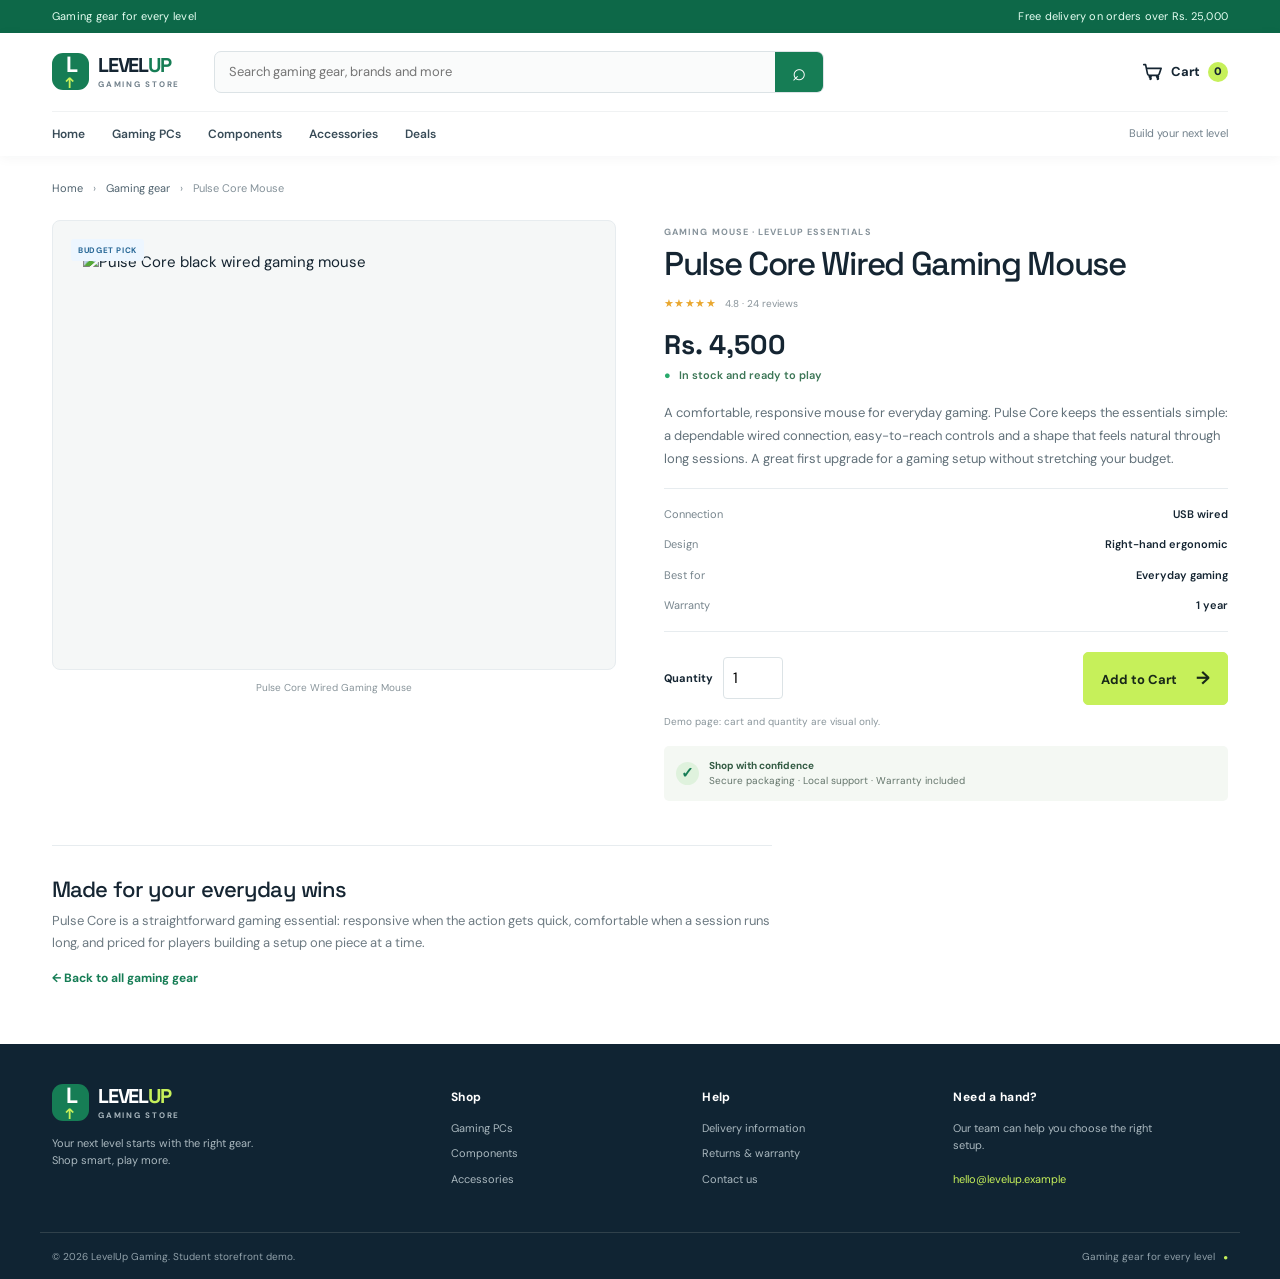
==== Assignment-2/product.html @ 85df0d68 "Add files via upload" ====
<!doctype html>
<html lang="en">
<head>
  <meta charset="utf-8">
  <meta name="viewport" content="width=device-width, initial-scale=1">
  <meta name="description" content="Pulse Core wired gaming mouse: a comfortable, responsive entry-level gaming mouse.">
  <title>Pulse Core Gaming Mouse | LevelUp Gaming</title>
  <link href="https://cdn.jsdelivr.net/npm/bootstrap@5.3.3/dist/css/bootstrap.min.css" rel="stylesheet">
  <link rel="stylesheet" href="styles.css">
</head>
<body>
  <div class="top-strip"><div class="container d-flex justify-content-between"><span>Gaming gear for every level</span><span>Free delivery on orders over Rs. 25,000</span></div></div>
  <header class="site-header"><div class="container"><div class="brand-row"><a class="brand" href="index.html" aria-label="LevelUp Gaming home"><span class="brand-mark">L<span>↑</span></span><span>LEVEL<span class="brand-accent">UP</span><small>GAMING STORE</small></span></a><form class="search-bar" role="search" action="#"><label class="visually-hidden" for="search">Search products</label><input id="search" type="search" placeholder="Search gaming gear, brands and more"><button aria-label="Search" type="submit">⌕</button></form><a class="cart-link" href="#cart" aria-label="Shopping cart"><svg viewBox="0 0 24 24" aria-hidden="true"><path d="M3 4h2l2.1 10.1a2 2 0 0 0 2 1.6h8.8a2 2 0 0 0 1.9-1.4L22 8H6M10 20a1 1 0 1 0 0-2 1 1 0 0 0 0-2 1 1 0 0 0 0 2Zm8 0a1 1 0 1 0 0-2 1 1 0 0 0 0-2 1 1 0 0 0 0 2Z"/></svg><span>Cart</span><b>0</b></a></div><nav class="navbar site-nav" aria-label="Main navigation"><ul class="navbar-nav flex-row flex-wrap"><li class="nav-item"><a class="nav-link" href="index.html">Home</a></li><li class="nav-item"><a class="nav-link" href="index.html#products">Gaming PCs</a></li><li class="nav-item"><a class="nav-link" href="index.html#products">Components</a></li><li class="nav-item"><a class="nav-link" href="index.html#products">Accessories</a></li><li class="nav-item"><a class="nav-link" href="index.html#deals">Deals</a></li></ul><span class="nav-note">Build your next level</span></nav></div></header>
  <main class="container product-page">
    <nav class="breadcrumbs" aria-label="Breadcrumb"><a href="index.html">Home</a><span>›</span><a href="index.html#products">Gaming gear</a><span>›</span><span>Pulse Core Mouse</span></nav>
    <div class="row g-4 g-lg-5 product-detail">
      <div class="col-12 col-md-6"><div class="detail-image"><span class="badge-tag budget">BUDGET PICK</span><img src="https://images.unsplash.com/photo-1615663245857-ac93bb7c39e7?auto=format&fit=crop&w=1100&q=90" alt="Pulse Core black wired gaming mouse"></div><div class="detail-caption">Pulse Core Wired Gaming Mouse</div></div>
      <div class="col-12 col-md-6"><div class="product-description"><p class="product-category">GAMING MOUSE · LEVELUP ESSENTIALS</p><h1>Pulse Core Wired Gaming Mouse</h1><div class="rating">★★★★★ <span>4.8 · 24 reviews</span></div><p class="detail-price">Rs. 4,500</p><p class="availability"><span>●</span> In stock and ready to play</p><p class="description-copy">A comfortable, responsive mouse for everyday gaming. Pulse Core keeps the essentials simple: a dependable wired connection, easy-to-reach controls and a shape that feels natural through long sessions. A great first upgrade for a gaming setup without stretching your budget.</p><div class="spec-list"><div><span>Connection</span><b>USB wired</b></div><div><span>Design</span><b>Right-hand ergonomic</b></div><div><span>Best for</span><b>Everyday gaming</b></div><div><span>Warranty</span><b>1 year</b></div></div><div class="purchase-row"><label for="quantity">Quantity</label><input id="quantity" type="number" value="1" min="1" max="10"><button class="btn btn-lime" type="button">Add to Cart <span aria-hidden="true">→</span></button></div><p class="demo-note">Demo page: cart and quantity are visual only.</p><div class="service-note"><span>✓</span><p><b>Shop with confidence</b><br>Secure packaging · Local support · Warranty included</p></div></div></div>
    </div>
    <section class="product-extra"><h2>Made for your everyday wins</h2><p>Pulse Core is a straightforward gaming essential: responsive when the action gets quick, comfortable when a session runs long, and priced for players building a setup one piece at a time.</p><a class="text-link" href="index.html#products">← Back to all gaming gear</a></section>
  </main>
  <footer class="site-footer"><div class="container footer-main"><div class="footer-brand"><a class="brand" href="index.html"><span class="brand-mark">L<span>↑</span></span><span>LEVEL<span class="brand-accent">UP</span><small>GAMING STORE</small></span></a><p>Your next level starts with the right gear. Shop smart, play more.</p></div><div><h2>Shop</h2><a href="index.html#products">Gaming PCs</a><a href="index.html#products">Components</a><a href="index.html#products">Accessories</a></div><div><h2>Help</h2><a href="#">Delivery information</a><a href="#">Returns & warranty</a><a href="#">Contact us</a></div><div class="footer-contact"><h2>Need a hand?</h2><p>Our team can help you choose the right setup.</p><a href="mailto:hello@levelup.example">hello@levelup.example</a></div></div><div class="container footer-bottom"><span>© 2026 LevelUp Gaming. Student storefront demo.</span><span>Gaming gear for every level <b>●</b></span></div></footer>
</body>
</html>
---- Assignment-2/styles.css ----
@import url('https://fonts.googleapis.com/css2?family=DM+Sans:wght@400;500;600;700&family=Space+Grotesk:wght@500;600;700&display=swap');
:root{--ink:#152532;--navy:#102433;--green:#167d55;--green-dark:#0d6644;--lime:#c6f05a;--muted:#71808b;--line:#e7ecef;--paper:#f7f9f8;--white:#fff;--font-body:'DM Sans',Arial,sans-serif;--font-head:'Space Grotesk',Arial,sans-serif}*{box-sizing:border-box}body{margin:0;color:var(--ink);font-family:var(--font-body);font-size:15px;background:#fff}a{color:inherit;text-decoration:none}.container{max-width:1200px}.top-strip{background:#0d6848;color:#e7fff3;font-size:11px;letter-spacing:.02em;padding:8px 0}.top-strip .container{gap:12px}.site-header{background:#fff;box-shadow:0 2px 12px #1024330b;position:relative;z-index:2}.brand-row{height:78px;display:flex;align-items:center;gap:34px}.brand{display:flex;align-items:center;gap:9px;font-family:var(--font-head);font-size:20px;line-height:1;font-weight:700;letter-spacing:-.06em;white-space:nowrap}.brand small{display:block;margin-top:5px;font-family:var(--font-body);font-size:8px;letter-spacing:.22em;color:#71808b}.brand-accent{color:var(--green)}.brand-mark{width:37px;height:37px;border-radius:11px;background:var(--green);color:#fff;display:grid;place-items:center;font-size:22px;letter-spacing:-.1em}.brand-mark span{color:var(--lime);font-size:15px;margin-left:-5px}.search-bar{height:42px;display:flex;flex:1;max-width:610px;border:1px solid #dce3e6;border-radius:7px;overflow:hidden;background:#fafbfb}.search-bar input{min-width:0;flex:1;border:0;outline:0;background:transparent;padding:0 14px;font:inherit;font-size:13px}.search-bar button{width:48px;border:0;background:var(--green);color:white;font-size:24px;line-height:1;cursor:pointer}.cart-link{margin-left:auto;display:flex;align-items:center;gap:8px;font-weight:700;font-size:13px}.cart-link svg{width:22px;height:22px;fill:none;stroke:var(--ink);stroke-width:1.8;stroke-linecap:round;stroke-linejoin:round}.cart-link b{width:20px;height:20px;border-radius:50%;display:grid;place-items:center;background:var(--lime);font-size:11px}.site-nav{padding:0;border-top:1px solid #f0f2f3;min-height:45px;display:flex;justify-content:space-between;align-items:center}.site-nav .navbar-nav{gap:27px}.site-nav .nav-link{font-weight:600;font-size:12px;padding:13px 0;color:#384b57}.site-nav .nav-link:hover,.site-nav .nav-link.active{color:var(--green)}.nav-note{font-size:11px;color:var(--muted)}.hero{background:var(--navy);color:white;overflow:hidden}.hero-inner{min-height:365px;display:flex;align-items:center;position:relative}.hero-copy{position:relative;z-index:1;width:52%;padding:48px 0}.eyebrow{font-size:10px;font-weight:700;letter-spacing:.17em;color:var(--green);margin:0 0 11px}.hero .eyebrow{color:var(--lime)}h1,h2,h3{font-family:var(--font-head);letter-spacing:-.04em}.hero h1{font-size:clamp(40px,5vw,61px);line-height:.99;margin:0 0 16px}.hero h1 span{color:var(--lime)}.hero-copy>p:not(.eyebrow){max-width:440px;line-height:1.7;color:#c9d5db;margin-bottom:23px}.btn{font-family:var(--font-body);font-weight:700;border-radius:5px}.btn-lime{background:var(--lime);color:#182818;border:1px solid var(--lime);padding:12px 17px;font-size:13px}.btn-lime:hover{background:#d5ff79;border-color:#d5ff79;color:#182818}.btn-lime span{font-size:18px;margin-left:16px}.hero-proof{display:flex;gap:19px;margin-top:30px;font-size:10px;color:#d2dce1}.hero-proof span:first-letter{color:var(--lime)}.hero-art{position:absolute;width:48%;height:100%;right:0;top:0;overflow:hidden}.art-orbit{position:absolute;width:370px;height:370px;border:1px solid #c6f05a30;border-radius:50%;right:30px;top:5px;box-shadow:0 0 0 35px #c6f05a09,0 0 0 76px #c6f05a07}.screen{position:absolute;width:295px;height:190px;right:75px;top:58px;border:9px solid #1b2a35;border-bottom-width:15px;border-radius:11px;background:linear-gradient(140deg,#213e4d,#126a5c 48%,#d1ef64);box-shadow:0 15px 35px #0007;transform:perspective(600px) rotateY(-8deg)}.screen:after{content:'';position:absolute;width:92px;height:49px;bottom:-63px;left:90px;background:linear-gradient(90deg,#263b47,#455761,#263b47);clip-path:polygon(39% 0,61% 0,68% 79%,100% 89%,100% 100%,0 100%,0 89%,32% 79%)}.screen-glow{position:absolute;inset:0;background:radial-gradient(circle at 66% 44%,#c8f36b 0 4%,transparent 5%),radial-gradient(circle at 66% 44%,#a5ef69 0 18%,transparent 19%),linear-gradient(130deg,transparent 30%,#122f49 31% 44%,transparent 45%);opacity:.9}.screen-label{position:absolute;left:23px;top:38px;font:700 20px var(--font-head);letter-spacing:.12em;color:#efffb7;text-shadow:0 2px 12px #173d3c}.screen-label b{font-size:27px}.keyboard-art{position:absolute;width:260px;height:48px;right:100px;bottom:47px;border-radius:7px;background:repeating-linear-gradient(90deg,#182731 0 17px,#42515a 18px 19px),linear-gradient(#53646c,#17242b);transform:skew(-19deg) rotate(-7deg);box-shadow:0 13px 20px #0008;border:2px solid #55636a}.keyboard-art:after{content:'';position:absolute;inset:7px;background:repeating-linear-gradient(90deg,transparent 0 18px,#192730 19px 20px),repeating-linear-gradient(0deg,transparent 0 12px,#192730 13px 14px);border-bottom:2px solid #6ab797}.headset-art{position:absolute;width:88px;height:93px;left:58px;bottom:41px;border:12px solid #c3ef59;border-bottom-color:transparent;border-radius:50%;transform:rotate(-21deg);filter:drop-shadow(0 7px 8px #0008)}.headset-art:before,.headset-art:after{content:'';position:absolute;width:22px;height:38px;background:#233943;border:4px solid #c3ef59;border-radius:7px;top:45px}.headset-art:before{left:-13px}.headset-art:after{right:-13px}.headset-art i{position:absolute;width:30px;height:4px;background:#c3ef59;right:-28px;bottom:2px;transform:rotate(25deg)}.art-tag{position:absolute;right:20px;top:40px;color:var(--lime);font-size:9px;letter-spacing:.16em;font-weight:700;line-height:1.5}.category-band{border-bottom:1px solid var(--line);background:#fff}.category-list{display:flex;justify-content:space-between;align-items:center;min-height:73px;gap:15px}.category-list a{font-size:12px;font-weight:700;display:flex;align-items:center;gap:9px;color:#3d505b}.category-list a:hover{color:var(--green)}.category-list span{color:var(--green);font-size:19px}.products-section{padding-top:54px;padding-bottom:62px}.section-heading{display:flex;align-items:end;justify-content:space-between;margin-bottom:24px}.section-heading .eyebrow{margin-bottom:7px}.section-heading h2{font-size:30px;margin:0 0 7px}.section-subtitle{font-size:13px;color:var(--muted);margin:0}.text-link{font-size:12px;font-weight:700;color:var(--green);white-space:nowrap}.text-link span{font-size:17px;padding-left:8px}.product-card{height:100%;border:1px solid var(--line);border-radius:7px;background:white;overflow:hidden;transition:transform .2s,box-shadow .2s}.product-card:hover{transform:translateY(-3px);box-shadow:0 10px 24px #182d3814}.product-image{height:190px;position:relative;background:#f5f7f7;display:flex;align-items:center;justify-content:center;padding:18px;overflow:hidden}.product-image img{width:100%;height:100%;object-fit:contain;mix-blend-mode:multiply;transition:transform .3s}.product-card:hover .product-image img{transform:scale(1.04)}.badge-tag{position:absolute;top:12px;left:12px;z-index:1;background:#e8f6ee;color:#167d55;border-radius:3px;padding:5px 7px;font-size:8px;letter-spacing:.08em;font-weight:700}.badge-tag.budget{background:#edf6ff;color:#276796}.badge-tag.premium{background:#fff2d9;color:#92621a}.product-info{padding:14px 14px 15px}.product-category{color:#87939b;font-size:9px;font-weight:700;letter-spacing:.12em;margin:0 0 6px}.product-info h3{font-size:14px;line-height:1.35;letter-spacing:-.025em;margin:0 0 7px;min-height:38px}.product-info h3 a:hover{color:var(--green)}.rating{color:#e9a72f;font-size:11px;letter-spacing:.04em}.rating span{color:#88939a;letter-spacing:0;margin-left:5px;font-size:10px}.price{font-size:16px;font-weight:700;margin:9px 0 12px}.btn-card{display:block;background:#fff;border:1px solid var(--green);color:var(--green);font-size:11px;padding:9px 10px;text-align:center}.btn-card:hover{background:var(--green);color:white}.deal-strip{background:#f3f7ef;border-top:1px solid #e8efdf;border-bottom:1px solid #e8efdf}.deal-inner{min-height:180px;display:flex;justify-content:space-between;align-items:center;gap:25px}.deal-inner h2{font-size:26px;margin:0 0 7px}.deal-inner p:not(.eyebrow){font-size:13px;color:var(--muted);margin:0}.site-footer{background:#102433;color:#dce5e9}.footer-main{display:grid;grid-template-columns:1.7fr 1fr 1fr 1.3fr;gap:40px;padding-top:40px;padding-bottom:36px}.site-footer .brand{color:#fff}.site-footer .brand small{color:#a8b6bd}.site-footer .brand-accent{color:var(--lime)}.site-footer .brand-mark{background:#167d55}.footer-brand p,.footer-contact p{color:#aab8bf;font-size:11px;line-height:1.6;max-width:220px;margin-top:14px}.footer-main h2{font:700 12px var(--font-body);color:#fff;letter-spacing:.03em;margin:5px 0 15px}.footer-main>div:not(.footer-brand) a{display:block;color:#aab8bf;font-size:11px;margin:9px 0}.footer-main a:hover{color:var(--lime)}.footer-contact a{color:var(--lime)!important}.footer-bottom{border-top:1px solid #30414b;min-height:47px;display:flex;justify-content:space-between;align-items:center;color:#91a1aa;font-size:10px}.footer-bottom b{color:var(--lime);font-size:8px;margin-left:5px}.product-page{padding-bottom:55px}.breadcrumbs{display:flex;gap:10px;align-items:center;padding:24px 0;color:#85929a;font-size:11px}.breadcrumbs a{color:#50636f}.breadcrumbs a:hover{color:var(--green)}.detail-image{height:450px;background:#f5f7f7;border:1px solid var(--line);border-radius:8px;position:relative;display:grid;place-items:center;padding:30px}.detail-image img{height:100%;width:100%;object-fit:contain;mix-blend-mode:multiply}.detail-image .badge-tag{top:18px;left:18px}.detail-caption{text-align:center;color:#89959b;font-size:10px;margin-top:10px}.product-description{padding:6px 0}.product-description h1{font-size:33px;line-height:1.12;margin:0 0 13px}.product-description>.rating{margin-bottom:15px}.detail-price{font:700 27px var(--font-head);margin:12px 0 5px}.availability{font-size:11px;color:#3c7656;font-weight:600;margin-bottom:19px}.availability span{color:#29aa6c;margin-right:5px}.description-copy{color:#62717a;font-size:13px;line-height:1.75;margin:0 0 17px}.spec-list{border-top:1px solid var(--line);border-bottom:1px solid var(--line);padding:10px 0;margin-bottom:20px}.spec-list div{display:flex;justify-content:space-between;padding:7px 0;font-size:11px}.spec-list span{color:#77858d}.spec-list b{font-weight:600}.purchase-row{display:flex;align-items:center;gap:10px}.purchase-row label{font-size:11px;font-weight:700}.purchase-row input{width:60px;height:42px;border:1px solid #dce3e6;border-radius:4px;padding:0 9px;font:inherit}.purchase-row .btn{margin-left:auto}.demo-note{font-size:10px;color:#89959b;margin:9px 0 17px}.service-note{display:flex;align-items:center;gap:10px;padding:12px;border-radius:5px;background:#f4f8f3;color:var(--green)}.service-note>span{width:23px;height:23px;border-radius:50%;display:grid;place-items:center;background:#dff2dd;font-weight:700}.service-note p{font-size:10px;line-height:1.55;margin:0;color:#64756b}.service-note b{color:#335b43}.product-extra{border-top:1px solid var(--line);margin-top:38px;padding-top:30px;max-width:720px}.product-extra h2{font-size:22px}.product-extra p{font-size:13px;line-height:1.7;color:#6d7a82;margin-bottom:12px}
@media(max-width:767.98px){.top-strip{font-size:9px}.brand-row{height:auto;min-height:70px;gap:12px;flex-wrap:wrap;padding-top:12px;padding-bottom:12px}.brand{font-size:18px}.brand-mark{width:34px;height:34px}.search-bar{order:3;max-width:none;flex-basis:100%;height:39px}.cart-link{font-size:11px;gap:5px}.cart-link svg{width:19px}.site-nav{align-items:flex-start;padding:3px 0}.site-nav .navbar-nav{gap:0 18px}.site-nav .nav-link{font-size:11px;padding:10px 0}.nav-note{display:none}.hero-inner{min-height:390px}.hero-copy{width:72%;padding:36px 0;align-self:flex-start}.hero h1{font-size:43px}.hero-copy>p:not(.eyebrow){max-width:335px;font-size:13px}.hero-art{width:100%;opacity:.55}.screen{width:235px;height:153px;right:-20px;top:165px}.screen:after{left:65px}.screen-label{font-size:15px;left:16px;top:30px}.screen-label b{font-size:20px}.art-orbit{width:270px;height:270px;right:-20px;top:135px}.keyboard-art{right:5px;bottom:20px;width:200px;height:36px}.headset-art{width:65px;height:68px;left:auto;right:185px;bottom:33px;border-width:9px}.headset-art:before,.headset-art:after{width:17px;height:28px;top:32px}.headset-art:before{left:-10px}.headset-art:after{right:-10px}.art-tag{display:none}.hero-proof{gap:10px;flex-wrap:wrap;font-size:9px;margin-top:22px}.category-list{justify-content:flex-start;overflow-x:auto;min-height:62px;gap:22px}.category-list a{white-space:nowrap;font-size:11px}.products-section{padding-top:38px;padding-bottom:42px}.section-heading{align-items:flex-start;gap:12px}.section-heading h2{font-size:25px}.section-subtitle{font-size:11px;max-width:260px}.section-heading>.text-link{font-size:10px;padding-top:22px}.product-image{height:150px;padding:14px}.product-info{padding:11px 10px 12px}.product-info h3{font-size:12px;min-height:34px}.product-category{font-size:8px}.price{font-size:14px;margin:8px 0 10px}.badge-tag{font-size:7px;top:8px;left:8px}.deal-inner{min-height:165px}.deal-inner h2{font-size:22px}.deal-inner p:not(.eyebrow){font-size:11px;max-width:290px}.deal-inner .btn{white-space:nowrap;font-size:11px;padding:10px}.footer-main{grid-template-columns:1fr 1fr;gap:25px 18px;padding-top:32px;padding-bottom:28px}.footer-brand{grid-column:1/-1}.footer-brand p{max-width:270px}.footer-bottom{font-size:9px;gap:15px}.breadcrumbs{padding:18px 0}.detail-image{height:340px}.product-description h1{font-size:28px}.product-extra{margin-top:28px}}
@media(max-width:420px){.top-strip .container span:last-child{display:none}.hero-inner{min-height:360px}.hero-copy{width:86%}.hero h1{font-size:39px}.hero-art{opacity:.34}.hero-copy>p:not(.eyebrow){max-width:295px}.category-list{gap:18px}.section-heading{display:block}.section-heading>.text-link{display:inline-block;padding-top:10px}.product-image{height:132px}.product-info{padding:10px 9px}.product-info h3{font-size:11px}.product-info .rating{font-size:9px}.product-info .rating span{font-size:9px}.btn-card{font-size:10px;padding:8px 5px}.deal-inner{align-items:flex-start;flex-direction:column;justify-content:center;gap:12px}.deal-inner h2{font-size:21px}.footer-bottom{align-items:flex-start;justify-content:center;flex-direction:column;gap:5px;padding-top:10px;padding-bottom:10px}.detail-image{height:290px}.purchase-row .btn-lime{padding:11px 12px;font-size:11px}.purchase-row .btn-lime span{margin-left:7px}}
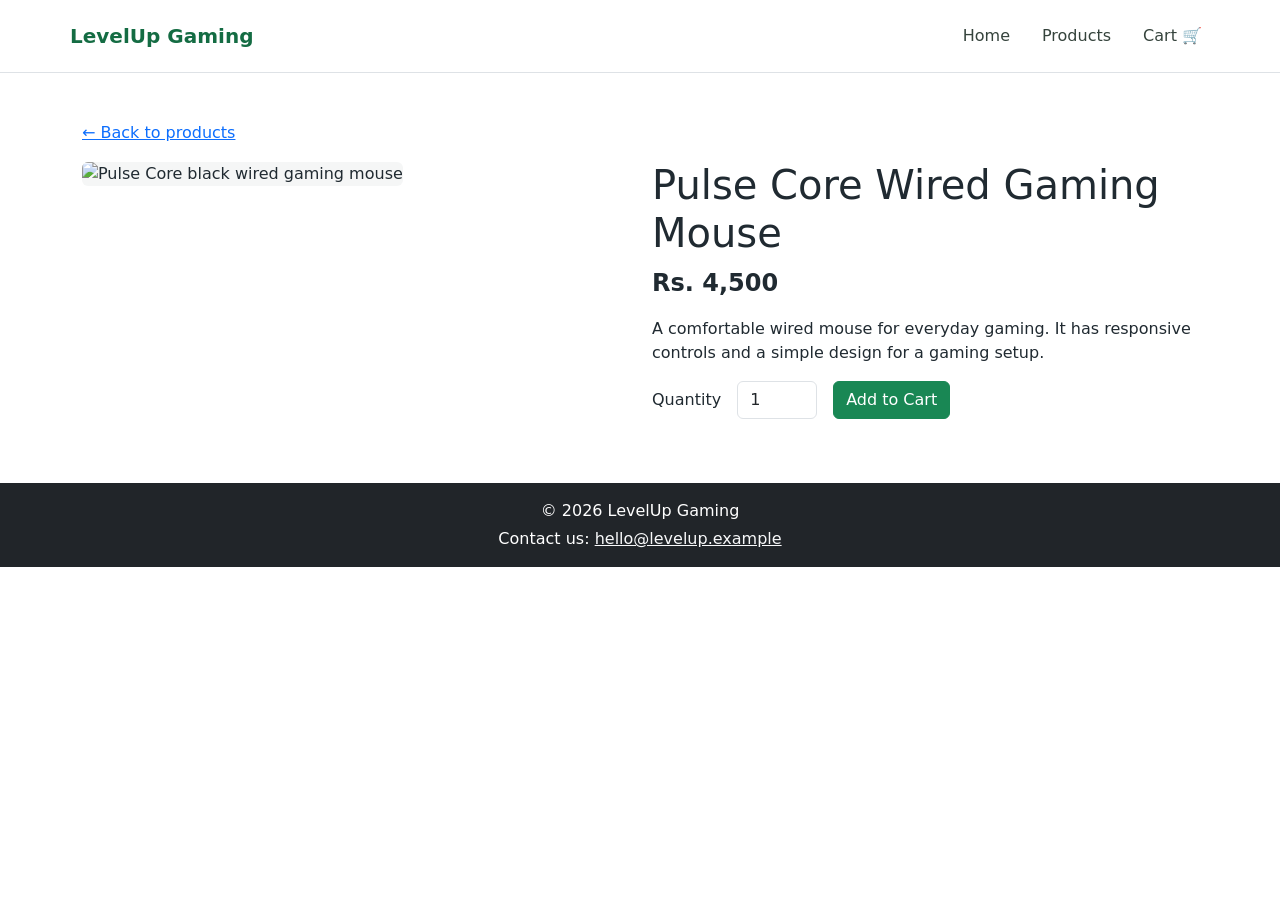
==== commit 790e869a: "Add files via upload" ====
--- a/Assignment-2/product.html
+++ b/Assignment-2/product.html
@@ -3,22 +3,48 @@
 <head>
   <meta charset="utf-8">
   <meta name="viewport" content="width=device-width, initial-scale=1">
-  <meta name="description" content="Pulse Core wired gaming mouse: a comfortable, responsive entry-level gaming mouse.">
   <title>Pulse Core Gaming Mouse | LevelUp Gaming</title>
   <link href="https://cdn.jsdelivr.net/npm/bootstrap@5.3.3/dist/css/bootstrap.min.css" rel="stylesheet">
-  <link rel="stylesheet" href="styles.css">
+  <link href="styles.css" rel="stylesheet">
 </head>
 <body>
-  <div class="top-strip"><div class="container d-flex justify-content-between"><span>Gaming gear for every level</span><span>Free delivery on orders over Rs. 25,000</span></div></div>
-  <header class="site-header"><div class="container"><div class="brand-row"><a class="brand" href="index.html" aria-label="LevelUp Gaming home"><span class="brand-mark">L<span>↑</span></span><span>LEVEL<span class="brand-accent">UP</span><small>GAMING STORE</small></span></a><form class="search-bar" role="search" action="#"><label class="visually-hidden" for="search">Search products</label><input id="search" type="search" placeholder="Search gaming gear, brands and more"><button aria-label="Search" type="submit">⌕</button></form><a class="cart-link" href="#cart" aria-label="Shopping cart"><svg viewBox="0 0 24 24" aria-hidden="true"><path d="M3 4h2l2.1 10.1a2 2 0 0 0 2 1.6h8.8a2 2 0 0 0 1.9-1.4L22 8H6M10 20a1 1 0 1 0 0-2 1 1 0 0 0 0-2 1 1 0 0 0 0 2Zm8 0a1 1 0 1 0 0-2 1 1 0 0 0 0-2 1 1 0 0 0 0 2Z"/></svg><span>Cart</span><b>0</b></a></div><nav class="navbar site-nav" aria-label="Main navigation"><ul class="navbar-nav flex-row flex-wrap"><li class="nav-item"><a class="nav-link" href="index.html">Home</a></li><li class="nav-item"><a class="nav-link" href="index.html#products">Gaming PCs</a></li><li class="nav-item"><a class="nav-link" href="index.html#products">Components</a></li><li class="nav-item"><a class="nav-link" href="index.html#products">Accessories</a></li><li class="nav-item"><a class="nav-link" href="index.html#deals">Deals</a></li></ul><span class="nav-note">Build your next level</span></nav></div></header>
-  <main class="container product-page">
-    <nav class="breadcrumbs" aria-label="Breadcrumb"><a href="index.html">Home</a><span>›</span><a href="index.html#products">Gaming gear</a><span>›</span><span>Pulse Core Mouse</span></nav>
-    <div class="row g-4 g-lg-5 product-detail">
-      <div class="col-12 col-md-6"><div class="detail-image"><span class="badge-tag budget">BUDGET PICK</span><img src="https://images.unsplash.com/photo-1615663245857-ac93bb7c39e7?auto=format&fit=crop&w=1100&q=90" alt="Pulse Core black wired gaming mouse"></div><div class="detail-caption">Pulse Core Wired Gaming Mouse</div></div>
-      <div class="col-12 col-md-6"><div class="product-description"><p class="product-category">GAMING MOUSE · LEVELUP ESSENTIALS</p><h1>Pulse Core Wired Gaming Mouse</h1><div class="rating">★★★★★ <span>4.8 · 24 reviews</span></div><p class="detail-price">Rs. 4,500</p><p class="availability"><span>●</span> In stock and ready to play</p><p class="description-copy">A comfortable, responsive mouse for everyday gaming. Pulse Core keeps the essentials simple: a dependable wired connection, easy-to-reach controls and a shape that feels natural through long sessions. A great first upgrade for a gaming setup without stretching your budget.</p><div class="spec-list"><div><span>Connection</span><b>USB wired</b></div><div><span>Design</span><b>Right-hand ergonomic</b></div><div><span>Best for</span><b>Everyday gaming</b></div><div><span>Warranty</span><b>1 year</b></div></div><div class="purchase-row"><label for="quantity">Quantity</label><input id="quantity" type="number" value="1" min="1" max="10"><button class="btn btn-lime" type="button">Add to Cart <span aria-hidden="true">→</span></button></div><p class="demo-note">Demo page: cart and quantity are visual only.</p><div class="service-note"><span>✓</span><p><b>Shop with confidence</b><br>Secure packaging · Local support · Warranty included</p></div></div></div>
+  <header class="border-bottom">
+    <nav class="navbar container navbar-expand navbar-light py-3" aria-label="Main navigation">
+      <a class="navbar-brand fw-bold" href="index.html">LevelUp Gaming</a>
+      <ul class="navbar-nav ms-auto flex-row gap-3">
+        <li class="nav-item"><a class="nav-link" href="index.html">Home</a></li>
+        <li class="nav-item"><a class="nav-link" href="index.html#products">Products</a></li>
+        <li class="nav-item"><a class="nav-link" href="#footer">Cart 🛒</a></li>
+      </ul>
+    </nav>
+  </header>
+
+  <main class="container py-4 py-md-5">
+    <a href="index.html" class="d-inline-block mb-3">&larr; Back to products</a>
+    <div class="row g-4 align-items-start">
+      <div class="col-12 col-md-6">
+        <img
+          class="img-fluid rounded product-detail-image"
+          src="https://images.unsplash.com/photo-1615663245857-ac93bb7c39e7?auto=format&fit=crop&w=1100&q=90"
+          alt="Pulse Core black wired gaming mouse"
+        >
+      </div>
+      <div class="col-12 col-md-6">
+        <h1>Pulse Core Wired Gaming Mouse</h1>
+        <p class="fs-4 fw-bold">Rs. 4,500</p>
+        <p>A comfortable wired mouse for everyday gaming. It has responsive controls and a simple design for a gaming setup.</p>
+        <form class="d-flex flex-wrap align-items-center gap-3">
+          <label for="quantity" class="form-label mb-0">Quantity</label>
+          <input id="quantity" class="form-control quantity-input" type="number" value="1" min="1">
+          <button class="btn btn-success" type="button">Add to Cart</button>
+        </form>
+      </div>
     </div>
-    <section class="product-extra"><h2>Made for your everyday wins</h2><p>Pulse Core is a straightforward gaming essential: responsive when the action gets quick, comfortable when a session runs long, and priced for players building a setup one piece at a time.</p><a class="text-link" href="index.html#products">← Back to all gaming gear</a></section>
   </main>
-  <footer class="site-footer"><div class="container footer-main"><div class="footer-brand"><a class="brand" href="index.html"><span class="brand-mark">L<span>↑</span></span><span>LEVEL<span class="brand-accent">UP</span><small>GAMING STORE</small></span></a><p>Your next level starts with the right gear. Shop smart, play more.</p></div><div><h2>Shop</h2><a href="index.html#products">Gaming PCs</a><a href="index.html#products">Components</a><a href="index.html#products">Accessories</a></div><div><h2>Help</h2><a href="#">Delivery information</a><a href="#">Returns & warranty</a><a href="#">Contact us</a></div><div class="footer-contact"><h2>Need a hand?</h2><p>Our team can help you choose the right setup.</p><a href="mailto:hello@levelup.example">hello@levelup.example</a></div></div><div class="container footer-bottom"><span>© 2026 LevelUp Gaming. Student storefront demo.</span><span>Gaming gear for every level <b>●</b></span></div></footer>
+
+  <footer id="footer" class="bg-dark text-white text-center py-3">
+    <p class="mb-1">&copy; 2026 LevelUp Gaming</p>
+    <p class="mb-0">Contact us: <a class="link-light" href="mailto:hello@levelup.example">hello@levelup.example</a></p>
+  </footer>
 </body>
 </html>
--- a/Assignment-2/styles.css
+++ b/Assignment-2/styles.css
@@ -1,4 +1,64 @@
-@import url('https://fonts.googleapis.com/css2?family=DM+Sans:wght@400;500;600;700&family=Space+Grotesk:wght@500;600;700&display=swap');
-:root{--ink:#152532;--navy:#102433;--green:#167d55;--green-dark:#0d6644;--lime:#c6f05a;--muted:#71808b;--line:#e7ecef;--paper:#f7f9f8;--white:#fff;--font-body:'DM Sans',Arial,sans-serif;--font-head:'Space Grotesk',Arial,sans-serif}*{box-sizing:border-box}body{margin:0;color:var(--ink);font-family:var(--font-body);font-size:15px;background:#fff}a{color:inherit;text-decoration:none}.container{max-width:1200px}.top-strip{background:#0d6848;color:#e7fff3;font-size:11px;letter-spacing:.02em;padding:8px 0}.top-strip .container{gap:12px}.site-header{background:#fff;box-shadow:0 2px 12px #1024330b;position:relative;z-index:2}.brand-row{height:78px;display:flex;align-items:center;gap:34px}.brand{display:flex;align-items:center;gap:9px;font-family:var(--font-head);font-size:20px;line-height:1;font-weight:700;letter-spacing:-.06em;white-space:nowrap}.brand small{display:block;margin-top:5px;font-family:var(--font-body);font-size:8px;letter-spacing:.22em;color:#71808b}.brand-accent{color:var(--green)}.brand-mark{width:37px;height:37px;border-radius:11px;background:var(--green);color:#fff;display:grid;place-items:center;font-size:22px;letter-spacing:-.1em}.brand-mark span{color:var(--lime);font-size:15px;margin-left:-5px}.search-bar{height:42px;display:flex;flex:1;max-width:610px;border:1px solid #dce3e6;border-radius:7px;overflow:hidden;background:#fafbfb}.search-bar input{min-width:0;flex:1;border:0;outline:0;background:transparent;padding:0 14px;font:inherit;font-size:13px}.search-bar button{width:48px;border:0;background:var(--green);color:white;font-size:24px;line-height:1;cursor:pointer}.cart-link{margin-left:auto;display:flex;align-items:center;gap:8px;font-weight:700;font-size:13px}.cart-link svg{width:22px;height:22px;fill:none;stroke:var(--ink);stroke-width:1.8;stroke-linecap:round;stroke-linejoin:round}.cart-link b{width:20px;height:20px;border-radius:50%;display:grid;place-items:center;background:var(--lime);font-size:11px}.site-nav{padding:0;border-top:1px solid #f0f2f3;min-height:45px;display:flex;justify-content:space-between;align-items:center}.site-nav .navbar-nav{gap:27px}.site-nav .nav-link{font-weight:600;font-size:12px;padding:13px 0;color:#384b57}.site-nav .nav-link:hover,.site-nav .nav-link.active{color:var(--green)}.nav-note{font-size:11px;color:var(--muted)}.hero{background:var(--navy);color:white;overflow:hidden}.hero-inner{min-height:365px;display:flex;align-items:center;position:relative}.hero-copy{position:relative;z-index:1;width:52%;padding:48px 0}.eyebrow{font-size:10px;font-weight:700;letter-spacing:.17em;color:var(--green);margin:0 0 11px}.hero .eyebrow{color:var(--lime)}h1,h2,h3{font-family:var(--font-head);letter-spacing:-.04em}.hero h1{font-size:clamp(40px,5vw,61px);line-height:.99;margin:0 0 16px}.hero h1 span{color:var(--lime)}.hero-copy>p:not(.eyebrow){max-width:440px;line-height:1.7;color:#c9d5db;margin-bottom:23px}.btn{font-family:var(--font-body);font-weight:700;border-radius:5px}.btn-lime{background:var(--lime);color:#182818;border:1px solid var(--lime);padding:12px 17px;font-size:13px}.btn-lime:hover{background:#d5ff79;border-color:#d5ff79;color:#182818}.btn-lime span{font-size:18px;margin-left:16px}.hero-proof{display:flex;gap:19px;margin-top:30px;font-size:10px;color:#d2dce1}.hero-proof span:first-letter{color:var(--lime)}.hero-art{position:absolute;width:48%;height:100%;right:0;top:0;overflow:hidden}.art-orbit{position:absolute;width:370px;height:370px;border:1px solid #c6f05a30;border-radius:50%;right:30px;top:5px;box-shadow:0 0 0 35px #c6f05a09,0 0 0 76px #c6f05a07}.screen{position:absolute;width:295px;height:190px;right:75px;top:58px;border:9px solid #1b2a35;border-bottom-width:15px;border-radius:11px;background:linear-gradient(140deg,#213e4d,#126a5c 48%,#d1ef64);box-shadow:0 15px 35px #0007;transform:perspective(600px) rotateY(-8deg)}.screen:after{content:'';position:absolute;width:92px;height:49px;bottom:-63px;left:90px;background:linear-gradient(90deg,#263b47,#455761,#263b47);clip-path:polygon(39% 0,61% 0,68% 79%,100% 89%,100% 100%,0 100%,0 89%,32% 79%)}.screen-glow{position:absolute;inset:0;background:radial-gradient(circle at 66% 44%,#c8f36b 0 4%,transparent 5%),radial-gradient(circle at 66% 44%,#a5ef69 0 18%,transparent 19%),linear-gradient(130deg,transparent 30%,#122f49 31% 44%,transparent 45%);opacity:.9}.screen-label{position:absolute;left:23px;top:38px;font:700 20px var(--font-head);letter-spacing:.12em;color:#efffb7;text-shadow:0 2px 12px #173d3c}.screen-label b{font-size:27px}.keyboard-art{position:absolute;width:260px;height:48px;right:100px;bottom:47px;border-radius:7px;background:repeating-linear-gradient(90deg,#182731 0 17px,#42515a 18px 19px),linear-gradient(#53646c,#17242b);transform:skew(-19deg) rotate(-7deg);box-shadow:0 13px 20px #0008;border:2px solid #55636a}.keyboard-art:after{content:'';position:absolute;inset:7px;background:repeating-linear-gradient(90deg,transparent 0 18px,#192730 19px 20px),repeating-linear-gradient(0deg,transparent 0 12px,#192730 13px 14px);border-bottom:2px solid #6ab797}.headset-art{position:absolute;width:88px;height:93px;left:58px;bottom:41px;border:12px solid #c3ef59;border-bottom-color:transparent;border-radius:50%;transform:rotate(-21deg);filter:drop-shadow(0 7px 8px #0008)}.headset-art:before,.headset-art:after{content:'';position:absolute;width:22px;height:38px;background:#233943;border:4px solid #c3ef59;border-radius:7px;top:45px}.headset-art:before{left:-13px}.headset-art:after{right:-13px}.headset-art i{position:absolute;width:30px;height:4px;background:#c3ef59;right:-28px;bottom:2px;transform:rotate(25deg)}.art-tag{position:absolute;right:20px;top:40px;color:var(--lime);font-size:9px;letter-spacing:.16em;font-weight:700;line-height:1.5}.category-band{border-bottom:1px solid var(--line);background:#fff}.category-list{display:flex;justify-content:space-between;align-items:center;min-height:73px;gap:15px}.category-list a{font-size:12px;font-weight:700;display:flex;align-items:center;gap:9px;color:#3d505b}.category-list a:hover{color:var(--green)}.category-list span{color:var(--green);font-size:19px}.products-section{padding-top:54px;padding-bottom:62px}.section-heading{display:flex;align-items:end;justify-content:space-between;margin-bottom:24px}.section-heading .eyebrow{margin-bottom:7px}.section-heading h2{font-size:30px;margin:0 0 7px}.section-subtitle{font-size:13px;color:var(--muted);margin:0}.text-link{font-size:12px;font-weight:700;color:var(--green);white-space:nowrap}.text-link span{font-size:17px;padding-left:8px}.product-card{height:100%;border:1px solid var(--line);border-radius:7px;background:white;overflow:hidden;transition:transform .2s,box-shadow .2s}.product-card:hover{transform:translateY(-3px);box-shadow:0 10px 24px #182d3814}.product-image{height:190px;position:relative;background:#f5f7f7;display:flex;align-items:center;justify-content:center;padding:18px;overflow:hidden}.product-image img{width:100%;height:100%;object-fit:contain;mix-blend-mode:multiply;transition:transform .3s}.product-card:hover .product-image img{transform:scale(1.04)}.badge-tag{position:absolute;top:12px;left:12px;z-index:1;background:#e8f6ee;color:#167d55;border-radius:3px;padding:5px 7px;font-size:8px;letter-spacing:.08em;font-weight:700}.badge-tag.budget{background:#edf6ff;color:#276796}.badge-tag.premium{background:#fff2d9;color:#92621a}.product-info{padding:14px 14px 15px}.product-category{color:#87939b;font-size:9px;font-weight:700;letter-spacing:.12em;margin:0 0 6px}.product-info h3{font-size:14px;line-height:1.35;letter-spacing:-.025em;margin:0 0 7px;min-height:38px}.product-info h3 a:hover{color:var(--green)}.rating{color:#e9a72f;font-size:11px;letter-spacing:.04em}.rating span{color:#88939a;letter-spacing:0;margin-left:5px;font-size:10px}.price{font-size:16px;font-weight:700;margin:9px 0 12px}.btn-card{display:block;background:#fff;border:1px solid var(--green);color:var(--green);font-size:11px;padding:9px 10px;text-align:center}.btn-card:hover{background:var(--green);color:white}.deal-strip{background:#f3f7ef;border-top:1px solid #e8efdf;border-bottom:1px solid #e8efdf}.deal-inner{min-height:180px;display:flex;justify-content:space-between;align-items:center;gap:25px}.deal-inner h2{font-size:26px;margin:0 0 7px}.deal-inner p:not(.eyebrow){font-size:13px;color:var(--muted);margin:0}.site-footer{background:#102433;color:#dce5e9}.footer-main{display:grid;grid-template-columns:1.7fr 1fr 1fr 1.3fr;gap:40px;padding-top:40px;padding-bottom:36px}.site-footer .brand{color:#fff}.site-footer .brand small{color:#a8b6bd}.site-footer .brand-accent{color:var(--lime)}.site-footer .brand-mark{background:#167d55}.footer-brand p,.footer-contact p{color:#aab8bf;font-size:11px;line-height:1.6;max-width:220px;margin-top:14px}.footer-main h2{font:700 12px var(--font-body);color:#fff;letter-spacing:.03em;margin:5px 0 15px}.footer-main>div:not(.footer-brand) a{display:block;color:#aab8bf;font-size:11px;margin:9px 0}.footer-main a:hover{color:var(--lime)}.footer-contact a{color:var(--lime)!important}.footer-bottom{border-top:1px solid #30414b;min-height:47px;display:flex;justify-content:space-between;align-items:center;color:#91a1aa;font-size:10px}.footer-bottom b{color:var(--lime);font-size:8px;margin-left:5px}.product-page{padding-bottom:55px}.breadcrumbs{display:flex;gap:10px;align-items:center;padding:24px 0;color:#85929a;font-size:11px}.breadcrumbs a{color:#50636f}.breadcrumbs a:hover{color:var(--green)}.detail-image{height:450px;background:#f5f7f7;border:1px solid var(--line);border-radius:8px;position:relative;display:grid;place-items:center;padding:30px}.detail-image img{height:100%;width:100%;object-fit:contain;mix-blend-mode:multiply}.detail-image .badge-tag{top:18px;left:18px}.detail-caption{text-align:center;color:#89959b;font-size:10px;margin-top:10px}.product-description{padding:6px 0}.product-description h1{font-size:33px;line-height:1.12;margin:0 0 13px}.product-description>.rating{margin-bottom:15px}.detail-price{font:700 27px var(--font-head);margin:12px 0 5px}.availability{font-size:11px;color:#3c7656;font-weight:600;margin-bottom:19px}.availability span{color:#29aa6c;margin-right:5px}.description-copy{color:#62717a;font-size:13px;line-height:1.75;margin:0 0 17px}.spec-list{border-top:1px solid var(--line);border-bottom:1px solid var(--line);padding:10px 0;margin-bottom:20px}.spec-list div{display:flex;justify-content:space-between;padding:7px 0;font-size:11px}.spec-list span{color:#77858d}.spec-list b{font-weight:600}.purchase-row{display:flex;align-items:center;gap:10px}.purchase-row label{font-size:11px;font-weight:700}.purchase-row input{width:60px;height:42px;border:1px solid #dce3e6;border-radius:4px;padding:0 9px;font:inherit}.purchase-row .btn{margin-left:auto}.demo-note{font-size:10px;color:#89959b;margin:9px 0 17px}.service-note{display:flex;align-items:center;gap:10px;padding:12px;border-radius:5px;background:#f4f8f3;color:var(--green)}.service-note>span{width:23px;height:23px;border-radius:50%;display:grid;place-items:center;background:#dff2dd;font-weight:700}.service-note p{font-size:10px;line-height:1.55;margin:0;color:#64756b}.service-note b{color:#335b43}.product-extra{border-top:1px solid var(--line);margin-top:38px;padding-top:30px;max-width:720px}.product-extra h2{font-size:22px}.product-extra p{font-size:13px;line-height:1.7;color:#6d7a82;margin-bottom:12px}
-@media(max-width:767.98px){.top-strip{font-size:9px}.brand-row{height:auto;min-height:70px;gap:12px;flex-wrap:wrap;padding-top:12px;padding-bottom:12px}.brand{font-size:18px}.brand-mark{width:34px;height:34px}.search-bar{order:3;max-width:none;flex-basis:100%;height:39px}.cart-link{font-size:11px;gap:5px}.cart-link svg{width:19px}.site-nav{align-items:flex-start;padding:3px 0}.site-nav .navbar-nav{gap:0 18px}.site-nav .nav-link{font-size:11px;padding:10px 0}.nav-note{display:none}.hero-inner{min-height:390px}.hero-copy{width:72%;padding:36px 0;align-self:flex-start}.hero h1{font-size:43px}.hero-copy>p:not(.eyebrow){max-width:335px;font-size:13px}.hero-art{width:100%;opacity:.55}.screen{width:235px;height:153px;right:-20px;top:165px}.screen:after{left:65px}.screen-label{font-size:15px;left:16px;top:30px}.screen-label b{font-size:20px}.art-orbit{width:270px;height:270px;right:-20px;top:135px}.keyboard-art{right:5px;bottom:20px;width:200px;height:36px}.headset-art{width:65px;height:68px;left:auto;right:185px;bottom:33px;border-width:9px}.headset-art:before,.headset-art:after{width:17px;height:28px;top:32px}.headset-art:before{left:-10px}.headset-art:after{right:-10px}.art-tag{display:none}.hero-proof{gap:10px;flex-wrap:wrap;font-size:9px;margin-top:22px}.category-list{justify-content:flex-start;overflow-x:auto;min-height:62px;gap:22px}.category-list a{white-space:nowrap;font-size:11px}.products-section{padding-top:38px;padding-bottom:42px}.section-heading{align-items:flex-start;gap:12px}.section-heading h2{font-size:25px}.section-subtitle{font-size:11px;max-width:260px}.section-heading>.text-link{font-size:10px;padding-top:22px}.product-image{height:150px;padding:14px}.product-info{padding:11px 10px 12px}.product-info h3{font-size:12px;min-height:34px}.product-category{font-size:8px}.price{font-size:14px;margin:8px 0 10px}.badge-tag{font-size:7px;top:8px;left:8px}.deal-inner{min-height:165px}.deal-inner h2{font-size:22px}.deal-inner p:not(.eyebrow){font-size:11px;max-width:290px}.deal-inner .btn{white-space:nowrap;font-size:11px;padding:10px}.footer-main{grid-template-columns:1fr 1fr;gap:25px 18px;padding-top:32px;padding-bottom:28px}.footer-brand{grid-column:1/-1}.footer-brand p{max-width:270px}.footer-bottom{font-size:9px;gap:15px}.breadcrumbs{padding:18px 0}.detail-image{height:340px}.product-description h1{font-size:28px}.product-extra{margin-top:28px}}
-@media(max-width:420px){.top-strip .container span:last-child{display:none}.hero-inner{min-height:360px}.hero-copy{width:86%}.hero h1{font-size:39px}.hero-art{opacity:.34}.hero-copy>p:not(.eyebrow){max-width:295px}.category-list{gap:18px}.section-heading{display:block}.section-heading>.text-link{display:inline-block;padding-top:10px}.product-image{height:132px}.product-info{padding:10px 9px}.product-info h3{font-size:11px}.product-info .rating{font-size:9px}.product-info .rating span{font-size:9px}.btn-card{font-size:10px;padding:8px 5px}.deal-inner{align-items:flex-start;flex-direction:column;justify-content:center;gap:12px}.deal-inner h2{font-size:21px}.footer-bottom{align-items:flex-start;justify-content:center;flex-direction:column;gap:5px;padding-top:10px;padding-bottom:10px}.detail-image{height:290px}.purchase-row .btn-lime{padding:11px 12px;font-size:11px}.purchase-row .btn-lime span{margin-left:7px}}
+body {
+  color: #202a31;
+}
+
+.navbar-brand {
+  color: #146c43;
+}
+
+.nav-link {
+  color: #35433c;
+}
+
+.nav-link:hover,
+.navbar-brand:hover {
+  color: #198754;
+}
+
+.hero-banner {
+  background: linear-gradient(115deg, #14232b 0%, #193c38 55%, #1e5947 100%);
+}
+
+.hero-banner .text-uppercase {
+  color: #c6f05a;
+  letter-spacing: 0.12em;
+}
+
+.product-image {
+  height: 190px;
+  object-fit: contain;
+  padding: 1rem;
+  background: #f5f6f6;
+}
+
+.product-detail-image {
+  width: 100%;
+  max-height: 480px;
+  object-fit: contain;
+  background: #f5f6f6;
+}
+
+.quantity-input {
+  width: 5rem;
+}
+
+footer {
+  margin-top: 1rem;
+}
+
+@media (max-width: 420px) {
+  .navbar-nav {
+    gap: 0.25rem !important;
+  }
+
+  .nav-link {
+    padding-right: 0.25rem;
+    padding-left: 0.25rem;
+    font-size: 0.9rem;
+  }
+
+  .product-image {
+    height: 130px;
+    padding: 0.5rem;
+  }
+}
